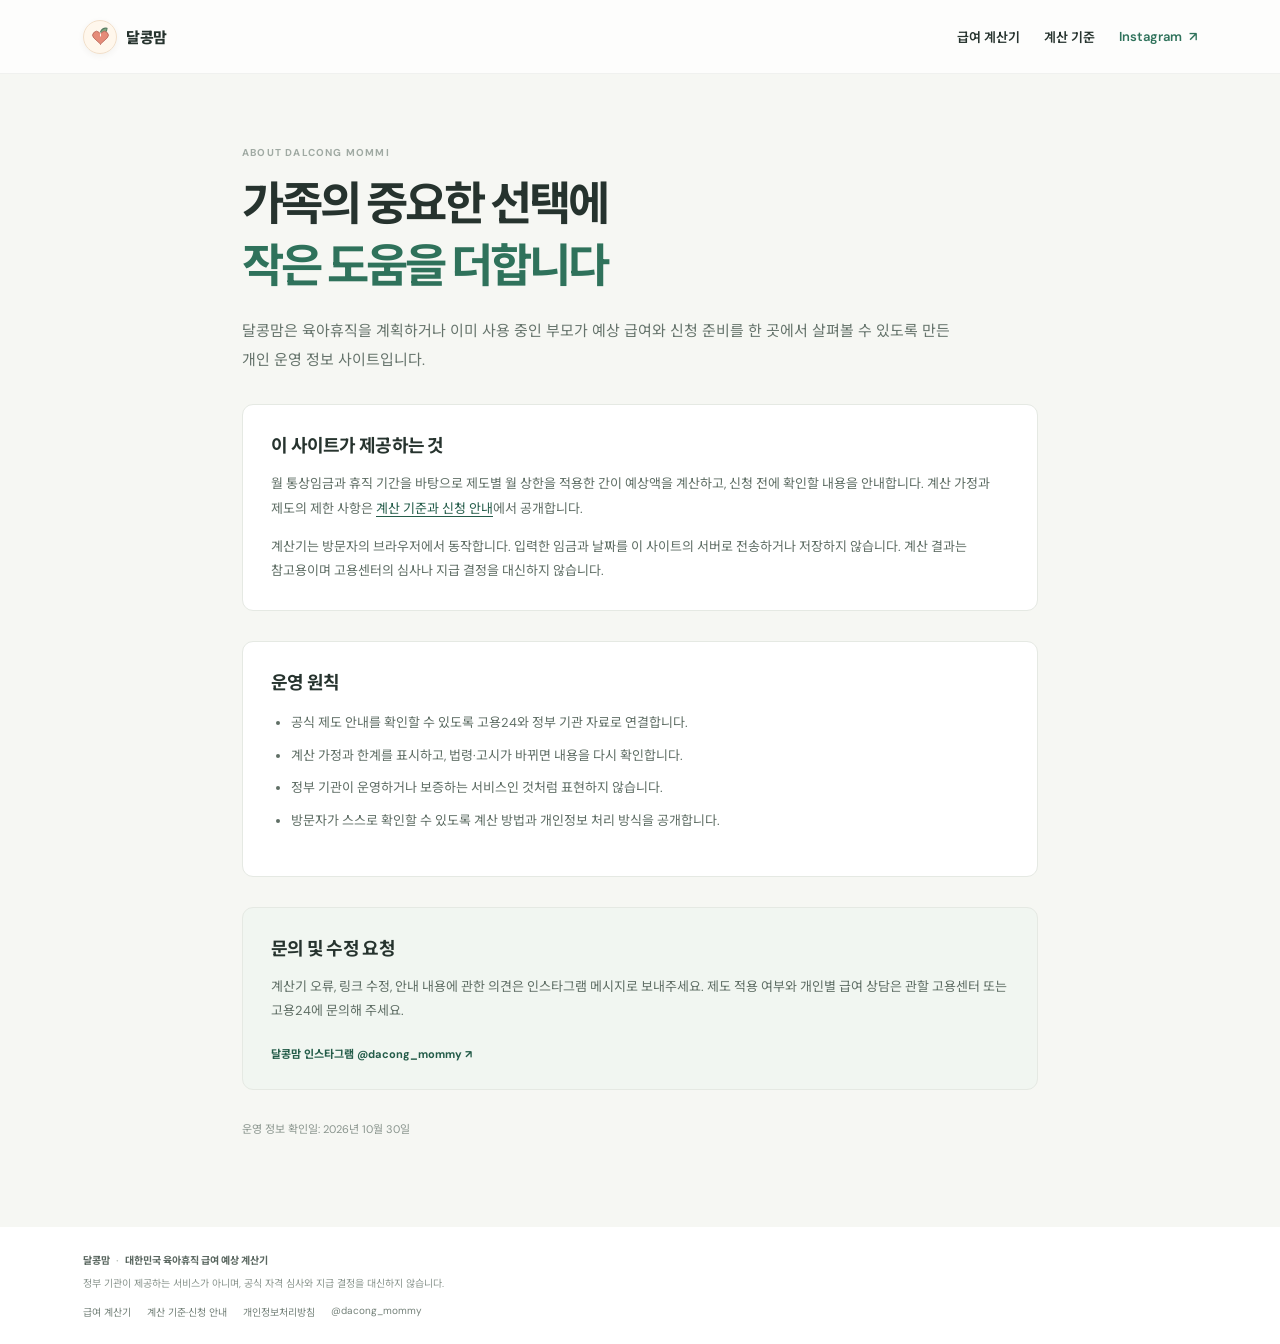
==== about.html @ e7d17c73 "Add AdSense readiness pages and mobile styles" ====
<!doctype html>
<html lang="ko">
  <head>
    <meta charset="utf-8">
    <meta name="viewport" content="width=device-width, initial-scale=1">
    <meta name="theme-color" content="#f6f7f3">
    <meta name="description" content="달콩맘 육아휴직 급여 계산기를 만든 이유와 계산기의 운영 원칙, 문의 방법을 소개합니다.">
    <title>달콩맘 소개와 문의 | 육아휴직 급여 계산기</title>
    <link rel="canonical" href="https://nayeong-jeon.github.io/dacong-mommy-parental-leave-calculator/about.html">
    <link rel="stylesheet" href="styles.css?v=5">
  </head>
  <body>
    <header class="site-header">
      <a class="brand" href="index.html" aria-label="달콩맘 첫 화면">
        <span class="brand-mark" aria-hidden="true">
          <svg viewBox="0 0 40 40" focusable="false">
            <path class="brand-leaf" d="M20 13.8c1.7-4.1 5.3-5.8 9.1-5.2-.3 4.1-2.7 7.1-7.3 7.8" />
            <path class="brand-heart" d="M20 30.5 10.8 22a5.3 5.3 0 0 1 7.5-7.5l1.7 1.7 1.7-1.7a5.3 5.3 0 0 1 7.5 7.5L20 30.5Z" />
            <path class="brand-stem" d="M20 16.3v3.1" />
          </svg>
        </span>
        <span>달콩맘</span>
      </a>
      <nav class="header-nav" aria-label="사이트 메뉴">
        <a class="header-link" href="index.html">급여 계산기</a>
        <a class="header-link" href="guide.html">계산 기준</a>
        <a class="header-link instagram-link" href="https://www.instagram.com/dacong_mommy/" target="_blank" rel="noopener noreferrer">Instagram <span aria-hidden="true">↗</span></a>
      </nav>
    </header>
    <main class="content-page">
      <p class="step-label">ABOUT DALCONG MOMMI</p>
      <h1>가족의 중요한 선택에<br><span>작은 도움을 더합니다</span></h1>
      <p class="content-lead">달콩맘은 육아휴직을 계획하거나 이미 사용 중인 부모가 예상 급여와 신청 준비를 한 곳에서 살펴볼 수 있도록 만든 개인 운영 정보 사이트입니다.</p>
      <section class="prose-section">
        <h2>이 사이트가 제공하는 것</h2>
        <p>월 통상임금과 휴직 기간을 바탕으로 제도별 월 상한을 적용한 간이 예상액을 계산하고, 신청 전에 확인할 내용을 안내합니다. 계산 가정과 제도의 제한 사항은 <a href="guide.html">계산 기준과 신청 안내</a>에서 공개합니다.</p>
        <p>계산기는 방문자의 브라우저에서 동작합니다. 입력한 임금과 날짜를 이 사이트의 서버로 전송하거나 저장하지 않습니다. 계산 결과는 참고용이며 고용센터의 심사나 지급 결정을 대신하지 않습니다.</p>
      </section>
      <section class="prose-section">
        <h2>운영 원칙</h2>
        <ul class="plain-list">
          <li>공식 제도 안내를 확인할 수 있도록 고용24와 정부 기관 자료로 연결합니다.</li>
          <li>계산 가정과 한계를 표시하고, 법령·고시가 바뀌면 내용을 다시 확인합니다.</li>
          <li>정부 기관이 운영하거나 보증하는 서비스인 것처럼 표현하지 않습니다.</li>
          <li>방문자가 스스로 확인할 수 있도록 계산 방법과 개인정보 처리 방식을 공개합니다.</li>
        </ul>
      </section>
      <section class="prose-section contact-card">
        <h2>문의 및 수정 요청</h2>
        <p>계산기 오류, 링크 수정, 안내 내용에 관한 의견은 인스타그램 메시지로 보내주세요. 제도 적용 여부와 개인별 급여 상담은 관할 고용센터 또는 고용24에 문의해 주세요.</p>
        <a class="official-link" href="https://www.instagram.com/dacong_mommy/" target="_blank" rel="noopener noreferrer">달콩맘 인스타그램 @dacong_mommy ↗</a>
      </section>
      <p class="content-updated">운영 정보 확인일: 2026년 10월 30일</p>
    </main>
    <footer>
      <p>달콩맘 <span>·</span> 대한민국 육아휴직 급여 예상 계산기</p>
      <p>정부 기관이 제공하는 서비스가 아니며, 공식 자격 심사와 지급 결정을 대신하지 않습니다.</p>
      <div class="footer-links">
        <a href="index.html">급여 계산기</a>
        <a href="guide.html">계산 기준·신청 안내</a>
        <a href="privacy.html">개인정보처리방침</a>
        <a href="https://www.instagram.com/dacong_mommy/" target="_blank" rel="noopener noreferrer">@dacong_mommy</a>
      </div>
    </footer>
  </body>
</html>
---- styles.css ----
@import url("https://fonts.googleapis.com/css2?family=DM+Sans:wght@400;500;600;700&family=Noto+Sans+KR:wght@400;500;600;700;800&display=swap");

:root {
  color-scheme: light;
  --ink: #26332e;
  --muted: #74817a;
  --green: #2f725b;
  --green-dark: #245c49;
  --mint: #e8f1eb;
  --line: #e5e9e3;
  --paper: #fff;
  --canvas: #f6f7f3;
  --orange: #e6a16c;
  font-family: "DM Sans", "Noto Sans KR", sans-serif;
}

* { box-sizing: border-box; }

body {
  margin: 0;
  color: var(--ink);
  background: var(--canvas);
  -webkit-font-smoothing: antialiased;
}

a { color: inherit; }

.site-header {
  position: sticky;
  top: 0;
  z-index: 10;
  height: 74px;
  padding: 0 max(6.5vw, calc((100vw - 1200px) / 2));
  display: flex;
  align-items: center;
  justify-content: space-between;
  background: rgba(255, 255, 255, .72);
  border-bottom: 1px solid rgba(38, 51, 46, .06);
}

.brand { display: inline-flex; gap: 9px; align-items: center; text-decoration: none; font-size: 15px; font-weight: 800; letter-spacing: -.04em; }
.brand-mark { width: 34px; height: 34px; display: grid; place-items: center; border: 1px solid #f1dfca; border-radius: 50%; background: #fff7ec; box-shadow: 0 2px 6px rgba(80, 68, 46, .06); }
.brand-mark svg { width: 29px; height: 29px; overflow: visible; }
.brand-heart { fill: #e58b78; stroke: #b96759; stroke-linecap: round; stroke-linejoin: round; stroke-width: 1.15; }
.brand-leaf { fill: #83a982; stroke: #567b60; stroke-linecap: round; stroke-linejoin: round; stroke-width: 1.4; }
.brand-stem { fill: none; stroke: #fff7ec; stroke-linecap: round; stroke-width: 1.4; }
.header-nav { display: flex; align-items: center; gap: 24px; }
.header-link { font-size: 13px; font-weight: 600; text-decoration: none; }
.header-link span, .official-link span { padding-left: 4px; color: var(--green); }
.instagram-link { color: var(--green); }

main { max-width: 1200px; margin: 0 auto; padding: 0 32px; }
.hero { position: relative; padding: 78px 0 42px; }
.eyebrow { display: flex; align-items: center; gap: 9px; margin: 0 0 20px; color: var(--green); font-size: 12px; font-weight: 700; letter-spacing: .04em; }
.eyebrow-dot { width: 7px; height: 7px; border-radius: 50%; background: var(--orange); }
h1, h2, h3, p { margin-top: 0; }
.hero h1 { margin: 0; font-size: clamp(36px, 5vw, 56px); font-weight: 700; letter-spacing: -.065em; line-height: 1.28; }
.hero h1 span { color: var(--green); }
.hero-copy { margin: 18px 0 0; color: #67746d; font-size: 15px; line-height: 1.8; }
.hero-note { position: absolute; right: 0; bottom: 56px; padding: 12px 16px; border: 1px solid #e6e9e1; border-radius: 8px; color: #6e7c74; background: #fff; font-size: 11px; }
.hero-note span { padding-right: 7px; color: #d29661; }

.calculator-layout { display: grid; grid-template-columns: minmax(0, 1.15fr) minmax(320px, .85fr); gap: 20px; align-items: stretch; }
.calculator-card, .result-card { border: 1px solid #edf0ea; border-radius: 14px; background: var(--paper); box-shadow: 0 8px 30px rgba(34, 57, 45, .035); }
.calculator-card { padding: 32px; }
.section-heading { display: flex; justify-content: space-between; align-items: flex-end; margin-bottom: 27px; }
.step-label { margin: 0 0 8px; color: #a0aaa3; font-size: 10px; font-weight: 700; letter-spacing: .12em; }
.section-heading h2 { margin: 0; font-size: 19px; letter-spacing: -.04em; }
.required-label { color: #9aa49c; font-size: 10px; }
.required { color: #d67d5e; }
.field { display: flex; flex-direction: column; gap: 9px; margin: 0 0 22px; color: #35423b; font-size: 12px; font-weight: 600; }
.field input:not([type="radio"]):not([type="checkbox"]), .field select { width: 100%; min-width: 0; height: 46px; padding: 0 13px; border: 1px solid #e2e7e1; border-radius: 7px; outline: none; color: var(--ink); background: white; font: inherit; font-size: 13px; transition: border-color .2s, box-shadow .2s; }
.field input:focus, .field select:focus { border-color: #75a88e; box-shadow: 0 0 0 3px rgba(80, 142, 110, .1); }
.field input::placeholder { color: #adb6b0; }
.field small { color: #929d95; font-size: 10px; font-weight: 400; }
.input-with-unit { display: flex; align-items: center; gap: 10px; }
.input-with-unit > input, .input-with-unit > select { flex: 1; }
.input-with-unit > span:last-child { color: #78847d; font-size: 12px; font-weight: 400; }
.select-wrap { gap: 8px; }
.field-row { display: grid; grid-template-columns: 1fr 1fr; gap: 14px; }
.field-row .field { min-width: 0; }
.field fieldset, fieldset.field { min-width: 0; padding: 0; border: 0; }
fieldset.field legend { padding: 0; margin-bottom: 10px; }
.scheme-options { display: grid; grid-template-columns: repeat(3, 1fr); gap: 8px; }
.scheme-option { position: relative; cursor: pointer; }
.scheme-option input { position: absolute; opacity: 0; }
.radio-card { min-height: 70px; padding: 13px 10px; display: flex; flex-direction: column; justify-content: center; gap: 6px; border: 1px solid #e4e9e3; border-radius: 8px; transition: .18s ease; }
.radio-card strong { font-size: 11px; letter-spacing: -.03em; }
.radio-card small { color: #929d95; font-size: 9px; font-weight: 400; }
.scheme-option input:checked + .radio-card { border-color: #6c9e83; background: #f1f7f2; box-shadow: inset 0 0 0 1px #6c9e83; }
.scheme-option input:focus-visible + .radio-card { outline: 3px solid rgba(80, 142, 110, .2); }
.eligibility-check { display: flex; gap: 10px; align-items: flex-start; margin: -5px 0 20px; padding: 12px; border-radius: 8px; color: #52635a; background: #f4f7f2; font-size: 11px; line-height: 1.6; cursor: pointer; }
.eligibility-check input { accent-color: var(--green); }
.calculate-button { width: 100%; height: 49px; display: flex; align-items: center; justify-content: center; gap: 12px; border: 0; border-radius: 7px; color: white; background: var(--green); font: inherit; font-size: 13px; font-weight: 700; cursor: pointer; transition: background .2s, transform .2s; }
.calculate-button:hover { background: var(--green-dark); transform: translateY(-1px); }
.calculate-button span { font-size: 16px; }
.form-error { margin: 12px 0 0; color: #b94b38; font-size: 12px; }

.result-card { min-height: 460px; padding: 25px 27px; color: white; background: #2f725b; border-color: #2f725b; overflow: hidden; }
.result-topline { display: flex; align-items: center; gap: 9px; color: #d6e8dc; font-size: 11px; font-weight: 600; }
.result-icon { color: #f2c99e; font-size: 16px; }
.empty-result { min-height: 365px; display: flex; flex-direction: column; align-items: center; justify-content: center; text-align: center; }
.empty-illustration { position: relative; width: 80px; height: 80px; margin-bottom: 16px; display: grid; place-items: center; border: 1px solid rgba(255,255,255,.2); border-radius: 50%; color: #f4cba3; font-size: 34px; }
.empty-illustration i, .empty-illustration b { position: absolute; width: 5px; height: 5px; border-radius: 50%; background: #e6b987; }
.empty-illustration i { top: 8px; right: 6px; }.empty-illustration b { bottom: 7px; left: 7px; }
.empty-result h2 { margin: 0 0 9px; font-size: 15px; letter-spacing: -.03em; }
.empty-result p { margin: 0; color: #c3d9cb; font-size: 11px; line-height: 1.8; }
.calculated-result { padding-top: 29px; }
.result-caption { margin: 0 0 5px; color: #d2e5d9; font-size: 11px; }
.total-amount { margin: 0; color: #fff; letter-spacing: -.06em; }
.total-amount strong { font-size: clamp(34px, 4vw, 47px); font-weight: 600; }
.total-amount span { padding-left: 5px; font-size: 15px; }
.result-meta { margin: 5px 0 16px; color: #c3d9cb; font-size: 10px; }
.result-notice { margin: 0 0 18px; padding: 10px 12px; border-radius: 7px; color: #ffe8c8; background: rgba(255, 255, 255, .11); font-size: 10px; line-height: 1.6; }
.monthly-heading { display: flex; align-items: center; justify-content: space-between; padding-top: 16px; border-top: 1px solid rgba(255,255,255,.2); }
.monthly-heading h3 { margin: 0; font-size: 12px; }
.monthly-heading span { color: #c3d9cb; font-size: 9px; }
.monthly-list { max-height: 230px; margin-top: 9px; overflow: auto; scrollbar-color: rgba(255,255,255,.3) transparent; scrollbar-width: thin; }
.month-row { min-height: 35px; display: flex; justify-content: space-between; align-items: center; border-bottom: 1px solid rgba(255,255,255,.12); font-size: 11px; }
.month-row span:first-child { color: #d2e5d9; }
.month-row strong { font-size: 11px; font-weight: 600; }
.calculation-footnote { margin: 12px 0 0; color: #bdd3c5; font-size: 9px; line-height: 1.6; }

.guide-section { margin: 78px 0 60px; padding: 42px; display: grid; grid-template-columns: .75fr 1.25fr; gap: 60px; border-radius: 14px; background: #edf2eb; }
.guide-intro h2 { margin: 0 0 15px; font-size: 27px; letter-spacing: -.055em; line-height: 1.4; }
.guide-intro > p:not(.step-label) { color: #718078; font-size: 12px; line-height: 1.8; }
.official-link { display: inline-block; margin-top: 8px; color: var(--green); font-size: 11px; font-weight: 700; text-decoration: none; }
.steps-list { margin: 0; padding: 0; list-style: none; }
.steps-list li { display: grid; grid-template-columns: 38px 1fr; gap: 13px; padding: 0 0 19px; }
.step-number { width: 31px; height: 31px; display: grid; place-items: center; border-radius: 50%; color: var(--green); background: #fff; font-size: 10px; font-weight: 700; }
.steps-list h3, .documents h3 { margin: 2px 0 5px; font-size: 12px; }
.steps-list p, .documents p { margin: 0; color: #748179; font-size: 10px; line-height: 1.7; }
.documents { margin-top: 5px; padding: 15px; display: flex; align-items: flex-start; gap: 12px; border: 1px solid #dde7dd; border-radius: 8px; background: rgba(255,255,255,.68); }
.documents-icon { color: var(--green); font-size: 18px; }

.help-section { margin: 0 0 70px; padding: 38px 0 0; border-top: 1px solid #e6eae3; }
.help-heading { margin-bottom: 22px; }
.help-heading h2 { margin: 0 0 8px; font-size: 23px; letter-spacing: -.05em; }
.help-heading > p:last-child { margin: 0; color: var(--muted); font-size: 12px; line-height: 1.7; }
.help-grid { display: grid; grid-template-columns: repeat(3, minmax(0, 1fr)); gap: 14px; }
.help-card { min-width: 0; padding: 22px; border: 1px solid var(--line); border-radius: 10px; background: #fff; }
.help-number { display: inline-block; margin-bottom: 15px; color: #b88255; font-size: 10px; font-weight: 700; letter-spacing: .1em; }
.help-card h3 { margin: 0 0 9px; font-size: 13px; letter-spacing: -.03em; }
.help-card p { margin: 0; color: var(--muted); font-size: 11px; line-height: 1.8; word-break: keep-all; }
.help-more { margin: 18px 0 0; color: var(--muted); font-size: 11px; line-height: 1.8; }
.help-more a, .content-page a:not(.brand):not(.back-to-calculator) { color: var(--green-dark); text-underline-offset: 3px; }

.content-page { max-width: 860px; min-height: 55vh; margin: 0 auto; padding: 72px 32px 80px; }
.content-page > .step-label { margin-bottom: 14px; }
.content-page > h1 { margin: 0 0 20px; font-size: clamp(32px, 5vw, 46px); line-height: 1.35; letter-spacing: -.06em; }
.content-page > h1 span { color: var(--green); }
.content-lead { max-width: 720px; margin: 0 0 30px; color: #66746c; font-size: 15px; line-height: 1.9; word-break: keep-all; }
.prose-section { margin: 30px 0; padding: 26px 28px; border: 1px solid var(--line); border-radius: 11px; background: #fff; }
.prose-section h2 { margin: 0 0 14px; font-size: 18px; letter-spacing: -.04em; }
.prose-section h3 { font-size: 14px; }
.prose-section p, .prose-section li { color: #5f6e65; font-size: 13px; line-height: 1.9; word-break: keep-all; }
.prose-section p:last-child { margin-bottom: 0; }
.formula-card { margin: 18px 0; padding: 18px 20px; display: flex; flex-direction: column; gap: 7px; border-left: 3px solid var(--green); border-radius: 5px; background: #f1f6f1; }
.formula-card strong { color: var(--green-dark); font-size: 13px; }
.formula-card span { color: #5f6e65; font-size: 12px; line-height: 1.7; }
.table-wrap { width: 100%; margin: 18px 0; overflow-x: auto; }
.table-wrap table { width: 100%; border-collapse: collapse; font-size: 12px; line-height: 1.7; }
.table-wrap th, .table-wrap td { padding: 12px; border: 1px solid var(--line); text-align: left; vertical-align: top; }
.table-wrap thead th { color: var(--green-dark); background: #f1f6f1; }
.table-wrap tbody th { min-width: 130px; }
.important-note { padding: 13px 15px; border-radius: 7px; background: #fff7ec; }
.guide-ordered-list { padding-left: 22px; }
.guide-ordered-list li { margin: 0 0 10px; }
.faq-item { padding: 15px 0; border-top: 1px solid var(--line); }
.faq-item:last-child { padding-bottom: 0; }
.faq-item summary { color: var(--ink); font-size: 13px; font-weight: 700; cursor: pointer; }
.faq-item p { padding: 10px 0 0; }
.plain-list { padding-left: 20px; }
.plain-list li { margin-bottom: 8px; }
.contact-card { background: #f1f6f1; }
.policy-date, .content-updated { color: #8a958e; font-size: 11px; }
.back-to-calculator { display: inline-flex; gap: 10px; margin-top: 4px; padding: 13px 17px; border-radius: 7px; color: white; background: var(--green); font-size: 12px; font-weight: 700; text-decoration: none; }
.back-to-calculator span { color: #d7ecdf; }

footer { padding: 25px max(6.5vw, calc((100vw - 1200px) / 2)); color: #8a958e; background: #fff; font-size: 10px; }
footer p { margin: 0 0 8px; }
footer p:first-child { color: #59665f; font-weight: 700; }
footer p span { padding: 0 4px; color: #bac3bc; }
.footer-links { display: flex; gap: 16px; margin-top: 14px; }
.footer-links a { color: #738078; text-decoration: none; }

[hidden] { display: none !important; }

@media (max-width: 800px) {
  .hero { padding-top: 58px; }
  .hero-note { position: static; width: fit-content; margin-top: 22px; }
  .calculator-layout { grid-template-columns: 1fr; }
  .help-grid { grid-template-columns: 1fr; }
  .result-card { min-height: 330px; }
  .empty-result { min-height: 255px; }
  .guide-section { grid-template-columns: 1fr; gap: 28px; margin-top: 55px; padding: 30px; }
  .content-page { padding-top: 55px; }
}

@media (max-width: 520px) {
  .site-header { height: 62px; padding: 0 20px; }
  .header-nav { gap: 14px; }
  .header-link { font-size: 11px; }
  main { padding: 0 18px; }
  .hero { padding: 43px 0 28px; }
  .hero h1 { font-size: 37px; }
  .hero-copy { font-size: 13px; }
  .desktop-break { display: none; }
  .hero-note { font-size: 10px; }
  .calculator-card { padding: 22px 18px; }
  .field-row { grid-template-columns: 1fr; gap: 0; }
  .scheme-options { grid-template-columns: 1fr; }
  .radio-card { min-height: 57px; padding: 10px 13px; }
  .radio-card small { font-size: 10px; }
  .result-card { padding: 22px 19px; }
  .guide-section { padding: 25px 20px; }
  .guide-section, .calculator-card, .result-card, .prose-section { border-radius: 10px; }
  .guide-section .steps-list li { grid-template-columns: 34px 1fr; gap: 9px; }
  .help-section { margin-bottom: 48px; padding-top: 28px; }
  .help-card { padding: 18px; }
  .content-page { padding: 42px 18px 54px; }
  .content-page > h1 { font-size: 31px; }
  .content-lead { font-size: 13px; }
  .prose-section { margin: 18px 0; padding: 20px 17px; }
  .prose-section h2 { font-size: 16px; }
  .prose-section p, .prose-section li { font-size: 12px; }
  .table-wrap table { min-width: 600px; }
  .formula-card { padding: 15px; }
  .footer-links { flex-wrap: wrap; row-gap: 10px; }
  footer { padding: 24px 20px; }
}

@media (max-width: 360px) {
  .site-header { padding-right: 14px; padding-left: 14px; }
  .brand { gap: 7px; font-size: 14px; }
  .header-nav { gap: 10px; }
  .header-link { font-size: 10px; }
  main { padding-right: 14px; padding-left: 14px; }
}
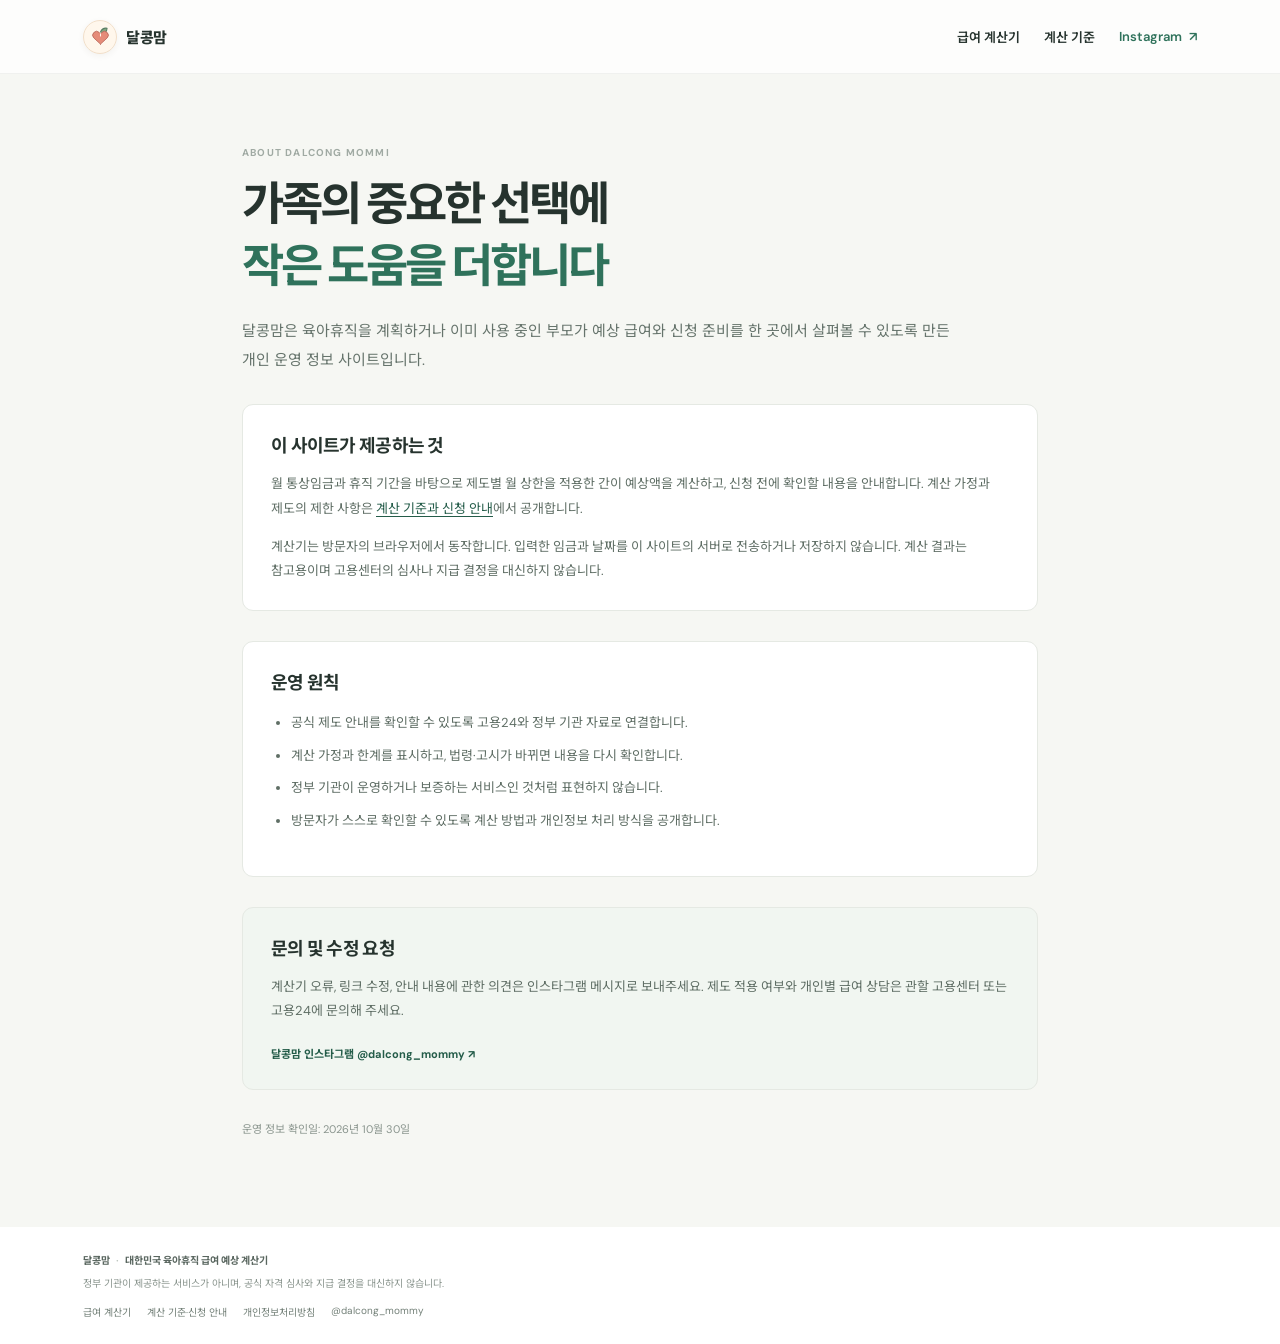
==== commit 5cdfa9f9: "Fix Instagram profile link on about page" ====
--- a/about.html
+++ b/about.html
@@ -6,7 +6,7 @@
     <meta name="theme-color" content="#f6f7f3">
     <meta name="description" content="달콩맘 육아휴직 급여 계산기를 만든 이유와 계산기의 운영 원칙, 문의 방법을 소개합니다.">
     <title>달콩맘 소개와 문의 | 육아휴직 급여 계산기</title>
-    <link rel="canonical" href="https://nayeong-jeon.github.io/dacong-mommy-parental-leave-calculator/about.html">
+    <link rel="canonical" href="https://nayeong-jeon.github.io/about.html">
     <link rel="stylesheet" href="styles.css?v=5">
   </head>
   <body>
@@ -24,7 +24,7 @@
       <nav class="header-nav" aria-label="사이트 메뉴">
         <a class="header-link" href="index.html">급여 계산기</a>
         <a class="header-link" href="guide.html">계산 기준</a>
-        <a class="header-link instagram-link" href="https://www.instagram.com/dacong_mommy/" target="_blank" rel="noopener noreferrer">Instagram <span aria-hidden="true">↗</span></a>
+        <a class="header-link instagram-link" href="https://www.instagram.com/dalcong_mommy/" target="_blank" rel="noopener noreferrer">Instagram <span aria-hidden="true">↗</span></a>
       </nav>
     </header>
     <main class="content-page">
@@ -48,7 +48,7 @@
       <section class="prose-section contact-card">
         <h2>문의 및 수정 요청</h2>
         <p>계산기 오류, 링크 수정, 안내 내용에 관한 의견은 인스타그램 메시지로 보내주세요. 제도 적용 여부와 개인별 급여 상담은 관할 고용센터 또는 고용24에 문의해 주세요.</p>
-        <a class="official-link" href="https://www.instagram.com/dacong_mommy/" target="_blank" rel="noopener noreferrer">달콩맘 인스타그램 @dacong_mommy ↗</a>
+        <a class="official-link" href="https://www.instagram.com/dalcong_mommy/" target="_blank" rel="noopener noreferrer">달콩맘 인스타그램 @dalcong_mommy ↗</a>
       </section>
       <p class="content-updated">운영 정보 확인일: 2026년 10월 30일</p>
     </main>
@@ -59,7 +59,7 @@
         <a href="index.html">급여 계산기</a>
         <a href="guide.html">계산 기준·신청 안내</a>
         <a href="privacy.html">개인정보처리방침</a>
-        <a href="https://www.instagram.com/dacong_mommy/" target="_blank" rel="noopener noreferrer">@dacong_mommy</a>
+        <a href="https://www.instagram.com/dalcong_mommy/" target="_blank" rel="noopener noreferrer">@dalcong_mommy</a>
       </div>
     </footer>
   </body>
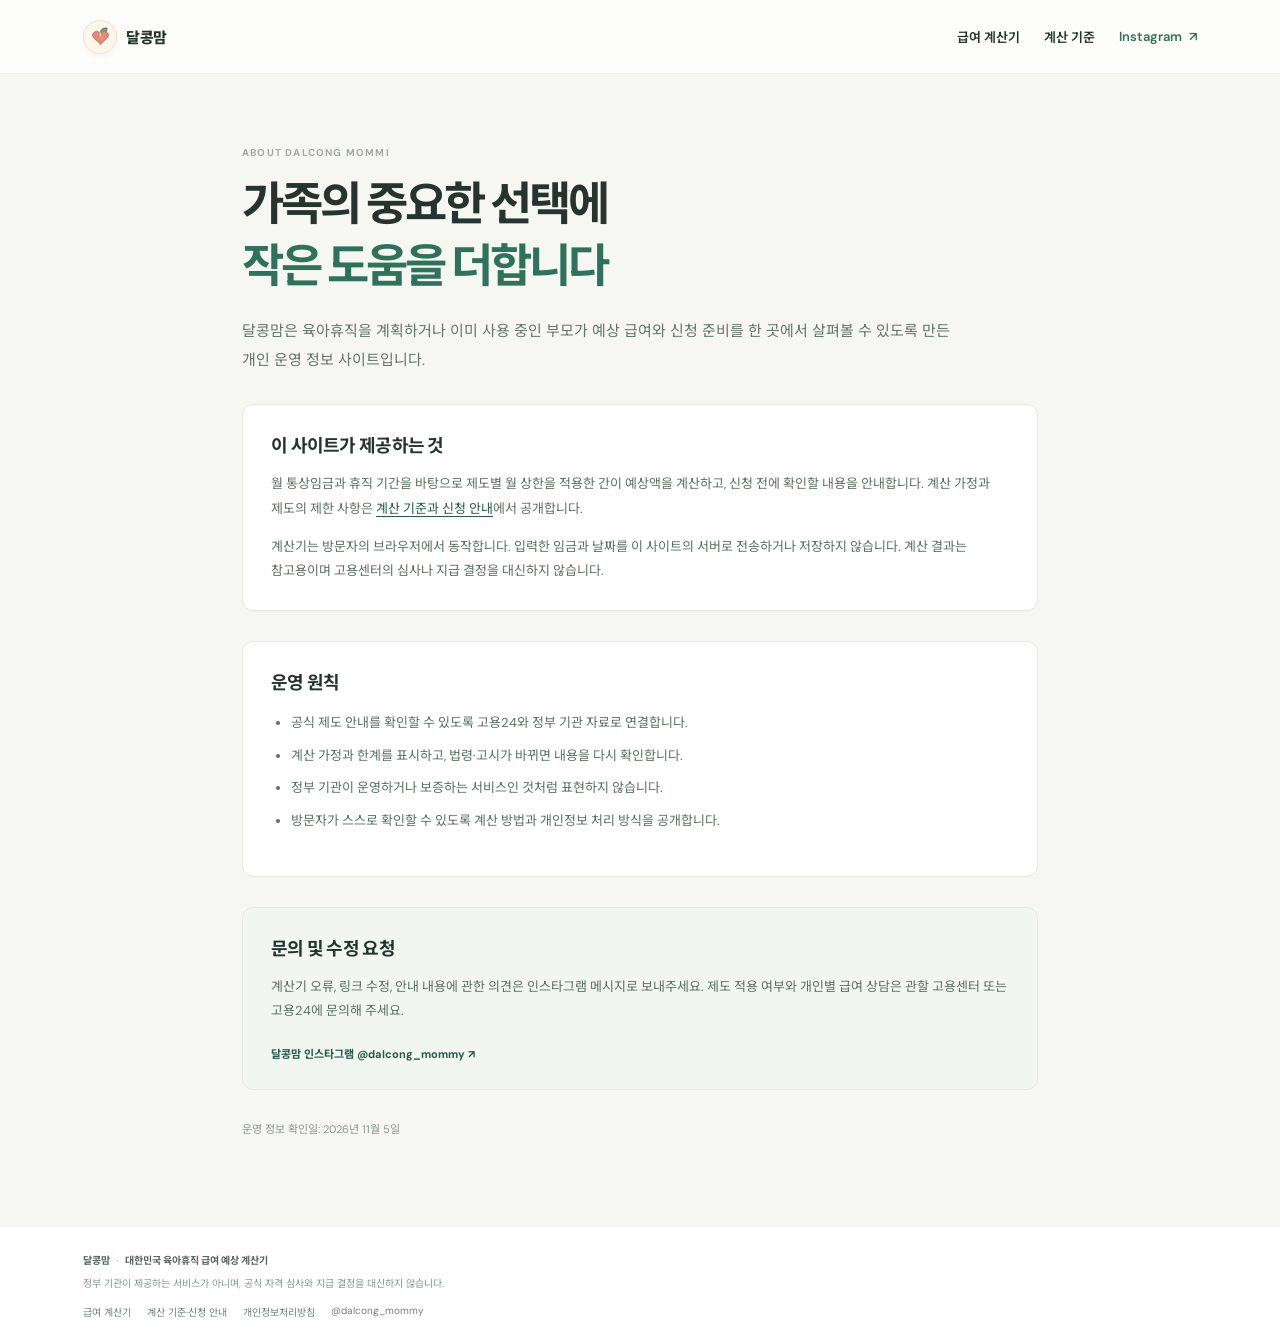
==== commit e85f34cf: "Fix parental leave benefit calculator Co-authored-by: Copilot <223556219+Copilot@users.noreply.githu" ====
--- a/about.html
+++ b/about.html
@@ -4,10 +4,36 @@
     <meta charset="utf-8">
     <meta name="viewport" content="width=device-width, initial-scale=1">
     <meta name="theme-color" content="#f6f7f3">
-    <meta name="description" content="달콩맘 육아휴직 급여 계산기를 만든 이유와 계산기의 운영 원칙, 문의 방법을 소개합니다.">
-    <title>달콩맘 소개와 문의 | 육아휴직 급여 계산기</title>
+    <meta name="description" content="달콩맘 육아휴직 급여 계산기의 운영 목적과 계산 원칙, 개인정보 처리 방식, 인스타그램 문의 방법을 확인하세요.">
+    <title>달콩맘 소개·문의 | 육아휴직 급여 계산기</title>
     <link rel="canonical" href="https://nayeong-jeon.github.io/about.html">
+    <meta name="robots" content="index,follow,max-image-preview:large">
+    <meta property="og:locale" content="ko_KR">
+    <meta property="og:site_name" content="달콩맘">
+    <meta property="og:type" content="website">
+    <meta property="og:title" content="달콩맘 소개·문의 | 육아휴직 급여 계산기">
+    <meta property="og:description" content="사이트 운영 목적과 계산 원칙, 인스타그램 문의 방법을 소개합니다.">
+    <meta property="og:url" content="https://nayeong-jeon.github.io/about.html">
+    <meta name="twitter:card" content="summary">
+    <meta name="twitter:title" content="달콩맘 소개와 문의">
+    <meta name="twitter:description" content="달콩맘 계산기의 운영 목적과 문의 방법을 확인하세요.">
+
     <link rel="stylesheet" href="styles.css?v=5">
+    <script type="application/ld+json">
+    {
+      "@context": "https://schema.org",
+      "@type": "AboutPage",
+      "name": "달콩맘 소개와 문의",
+      "url": "https://nayeong-jeon.github.io/about.html",
+      "description": "달콩맘 육아휴직 급여 계산기의 운영 목적과 계산 원칙, 문의 방법을 소개합니다.",
+      "inLanguage": "ko-KR",
+      "isPartOf": {
+        "@type": "WebSite",
+        "name": "달콩맘",
+        "url": "https://nayeong-jeon.github.io/"
+      }
+    }
+    </script>
   </head>
   <body>
     <header class="site-header">
@@ -50,7 +76,7 @@
         <p>계산기 오류, 링크 수정, 안내 내용에 관한 의견은 인스타그램 메시지로 보내주세요. 제도 적용 여부와 개인별 급여 상담은 관할 고용센터 또는 고용24에 문의해 주세요.</p>
         <a class="official-link" href="https://www.instagram.com/dalcong_mommy/" target="_blank" rel="noopener noreferrer">달콩맘 인스타그램 @dalcong_mommy ↗</a>
       </section>
-      <p class="content-updated">운영 정보 확인일: 2026년 10월 30일</p>
+      <p class="content-updated">운영 정보 확인일: 2026년 11월 5일</p>
     </main>
     <footer>
       <p>달콩맘 <span>·</span> 대한민국 육아휴직 급여 예상 계산기</p>
--- a/styles.css
+++ b/styles.css
@@ -91,6 +91,24 @@
 .scheme-option input:focus-visible + .radio-card { outline: 3px solid rgba(80, 142, 110, .2); }
 .eligibility-check { display: flex; gap: 10px; align-items: flex-start; margin: -5px 0 20px; padding: 12px; border-radius: 8px; color: #52635a; background: #f4f7f2; font-size: 11px; line-height: 1.6; cursor: pointer; }
 .eligibility-check input { accent-color: var(--green); }
+.extension-options { margin: 0 0 22px; padding: 12px !important; border-radius: 8px !important; background: #f4f7f2; }
+.extension-options legend { margin-bottom: 8px !important; }
+.extension-options label { display: flex; gap: 8px; align-items: flex-start; margin: 7px 0; color: #52635a; font-size: 10px; line-height: 1.5; cursor: pointer; }
+.extension-options input { margin: 2px 0 0; accent-color: var(--green); }
+.extension-options small { display: block; margin-top: 8px; color: #748179; font-size: 10px; font-weight: 400; line-height: 1.6; }
+.field-help { margin: -4px 0 10px; color: #748179; font-size: 10px; font-weight: 400; line-height: 1.6; }
+.period-group { margin: 0 0 22px; }
+.period-list { display: grid; gap: 9px; }
+.period-row { display: grid; grid-template-columns: 1fr 1fr auto; gap: 8px; align-items: end; }
+.period-row label { display: flex; min-width: 0; flex-direction: column; gap: 6px; color: #748179; font-size: 10px; font-weight: 500; }
+.period-row input { width: 100%; min-width: 0; height: 42px; padding: 0 9px; border: 1px solid #e2e7e1; border-radius: 7px; color: var(--ink); background: white; font: inherit; }
+.add-period-button, .remove-period-button { min-height: 35px; padding: 0 10px; border: 1px solid #dfe8df; border-radius: 6px; color: var(--green-dark); background: #fff; font: inherit; font-size: 10px; cursor: pointer; }
+.remove-period-button { color: #91614f; }
+.six-plus-six-details { margin: -4px 0 20px; padding: 15px; border: 1px solid #dce8dd; border-radius: 8px; background: #f7faf6; }
+.six-plus-six-details h3 { margin: 0 0 14px; color: var(--green-dark); font-size: 13px; }
+.six-plus-six-details h3 span { color: #8a958e; font-size: 10px; font-weight: 400; }
+.six-plus-six-details .field { margin-bottom: 15px; }
+.conditional-warning { margin: 8px 0 0; color: #87603f; font-size: 10px; line-height: 1.7; }
 .calculate-button { width: 100%; height: 49px; display: flex; align-items: center; justify-content: center; gap: 12px; border: 0; border-radius: 7px; color: white; background: var(--green); font: inherit; font-size: 13px; font-weight: 700; cursor: pointer; transition: background .2s, transform .2s; }
 .calculate-button:hover { background: var(--green-dark); transform: translateY(-1px); }
 .calculate-button span { font-size: 16px; }
@@ -112,12 +130,23 @@
 .total-amount span { padding-left: 5px; font-size: 15px; }
 .result-meta { margin: 5px 0 16px; color: #c3d9cb; font-size: 10px; }
 .result-notice { margin: 0 0 18px; padding: 10px 12px; border-radius: 7px; color: #ffe8c8; background: rgba(255, 255, 255, .11); font-size: 10px; line-height: 1.6; }
+.comparison-result { margin: 0 0 18px; padding: 12px; border: 1px solid rgba(255,255,255,.2); border-radius: 8px; background: rgba(255,255,255,.08); }
+.comparison-result h3 { margin: 0 0 9px; font-size: 11px; }
+.comparison-result h4 { margin: 12px 0 5px; font-size: 10px; }
+.comparison-result dl { margin: 0; display: grid; grid-template-columns: 1fr auto; gap: 6px 10px; font-size: 10px; }
+.comparison-result dd { margin: 0; font-weight: 700; text-align: right; }
+.comparison-monthly-list { max-height: 130px; overflow: auto; }
+.comparison-monthly-list p { margin: 0; padding: 4px 0; border-top: 1px solid rgba(255,255,255,.12); color: #d6e8dc; font-size: 9px; line-height: 1.5; }
+.comparison-total, .comparison-note { margin: 10px 0 0; color: #d6e8dc; font-size: 9px; line-height: 1.7; }
+.comparison-note { color: #ffe8c8; }
 .monthly-heading { display: flex; align-items: center; justify-content: space-between; padding-top: 16px; border-top: 1px solid rgba(255,255,255,.2); }
 .monthly-heading h3 { margin: 0; font-size: 12px; }
 .monthly-heading span { color: #c3d9cb; font-size: 9px; }
 .monthly-list { max-height: 230px; margin-top: 9px; overflow: auto; scrollbar-color: rgba(255,255,255,.3) transparent; scrollbar-width: thin; }
 .month-row { min-height: 35px; display: flex; justify-content: space-between; align-items: center; border-bottom: 1px solid rgba(255,255,255,.12); font-size: 11px; }
-.month-row span:first-child { color: #d2e5d9; }
+.month-row-details { min-width: 0; padding: 6px 8px 6px 0; display: flex; flex-direction: column; gap: 3px; }
+.month-row-details span { color: #d2e5d9; }
+.month-row-details small { color: #bdd3c5; font-size: 9px; line-height: 1.5; }
 .month-row strong { font-size: 11px; font-weight: 600; }
 .calculation-footnote { margin: 12px 0 0; color: #bdd3c5; font-size: 9px; line-height: 1.6; }
 
